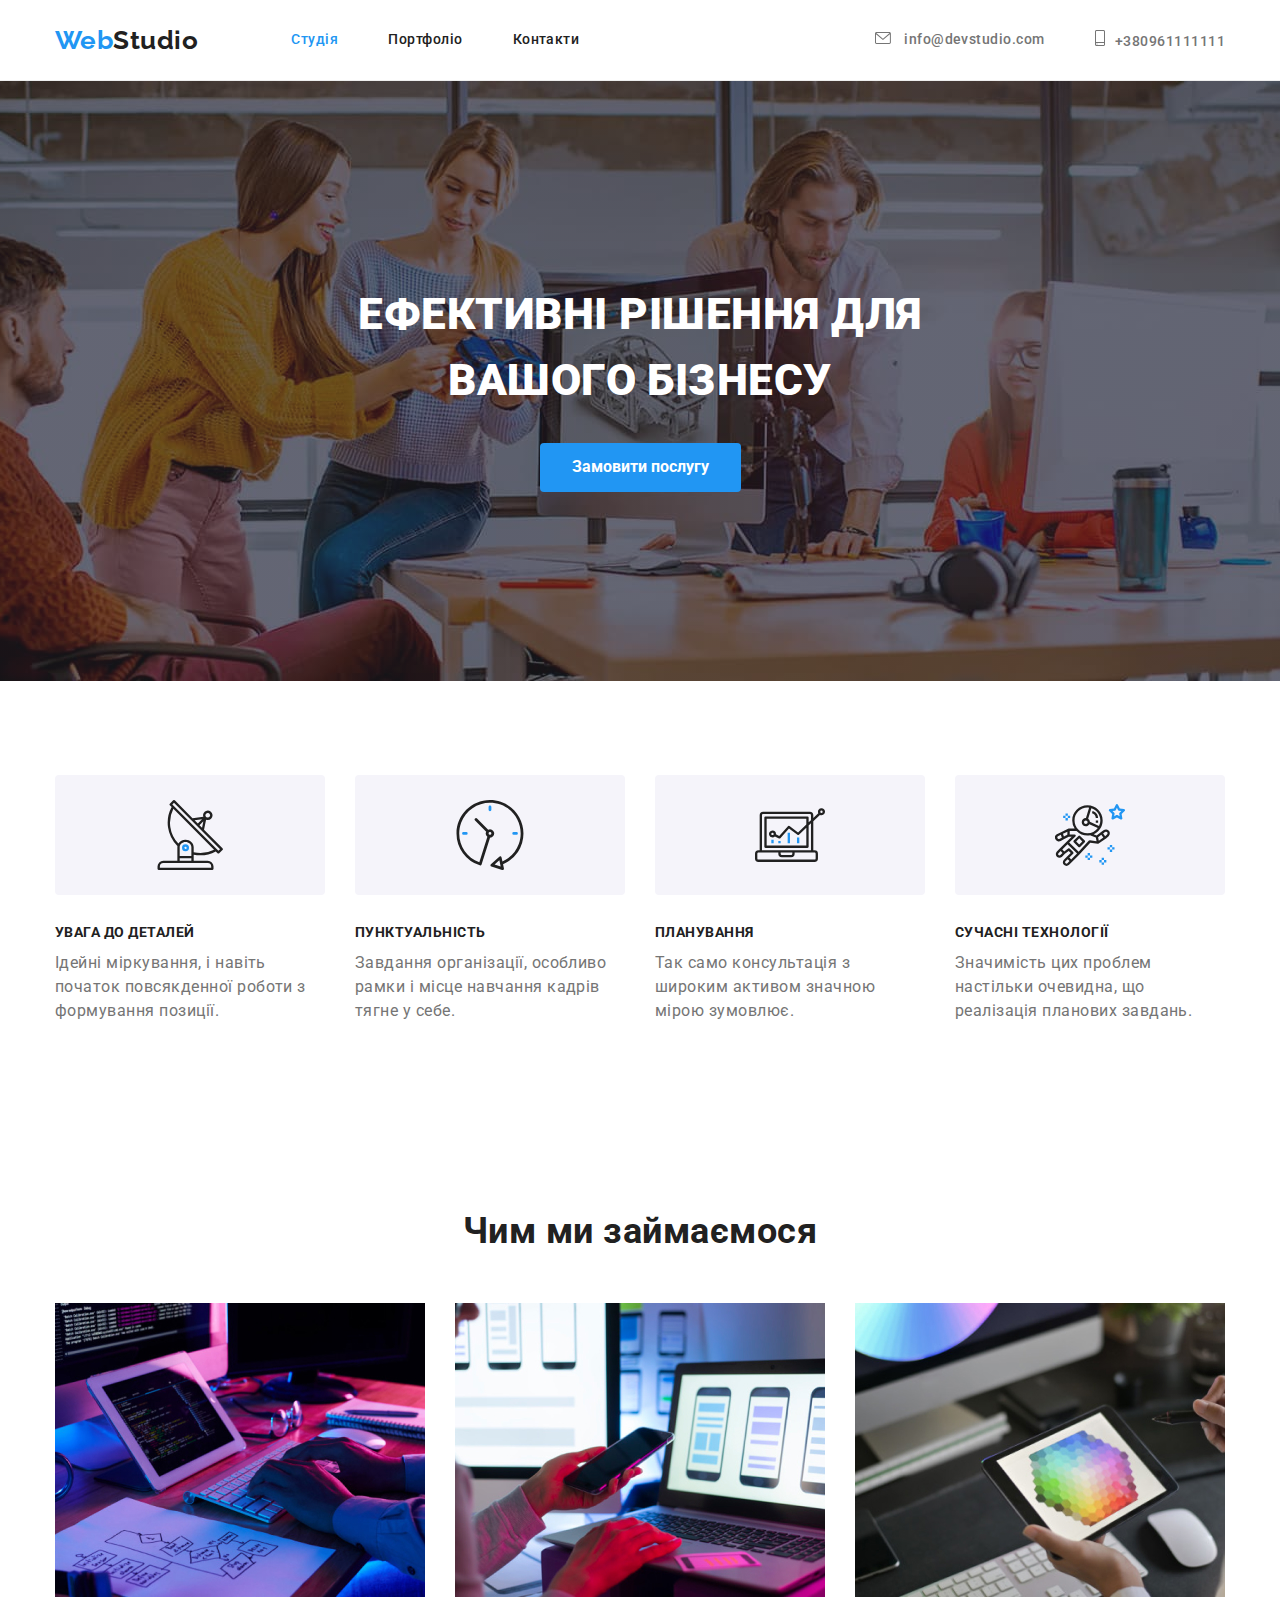
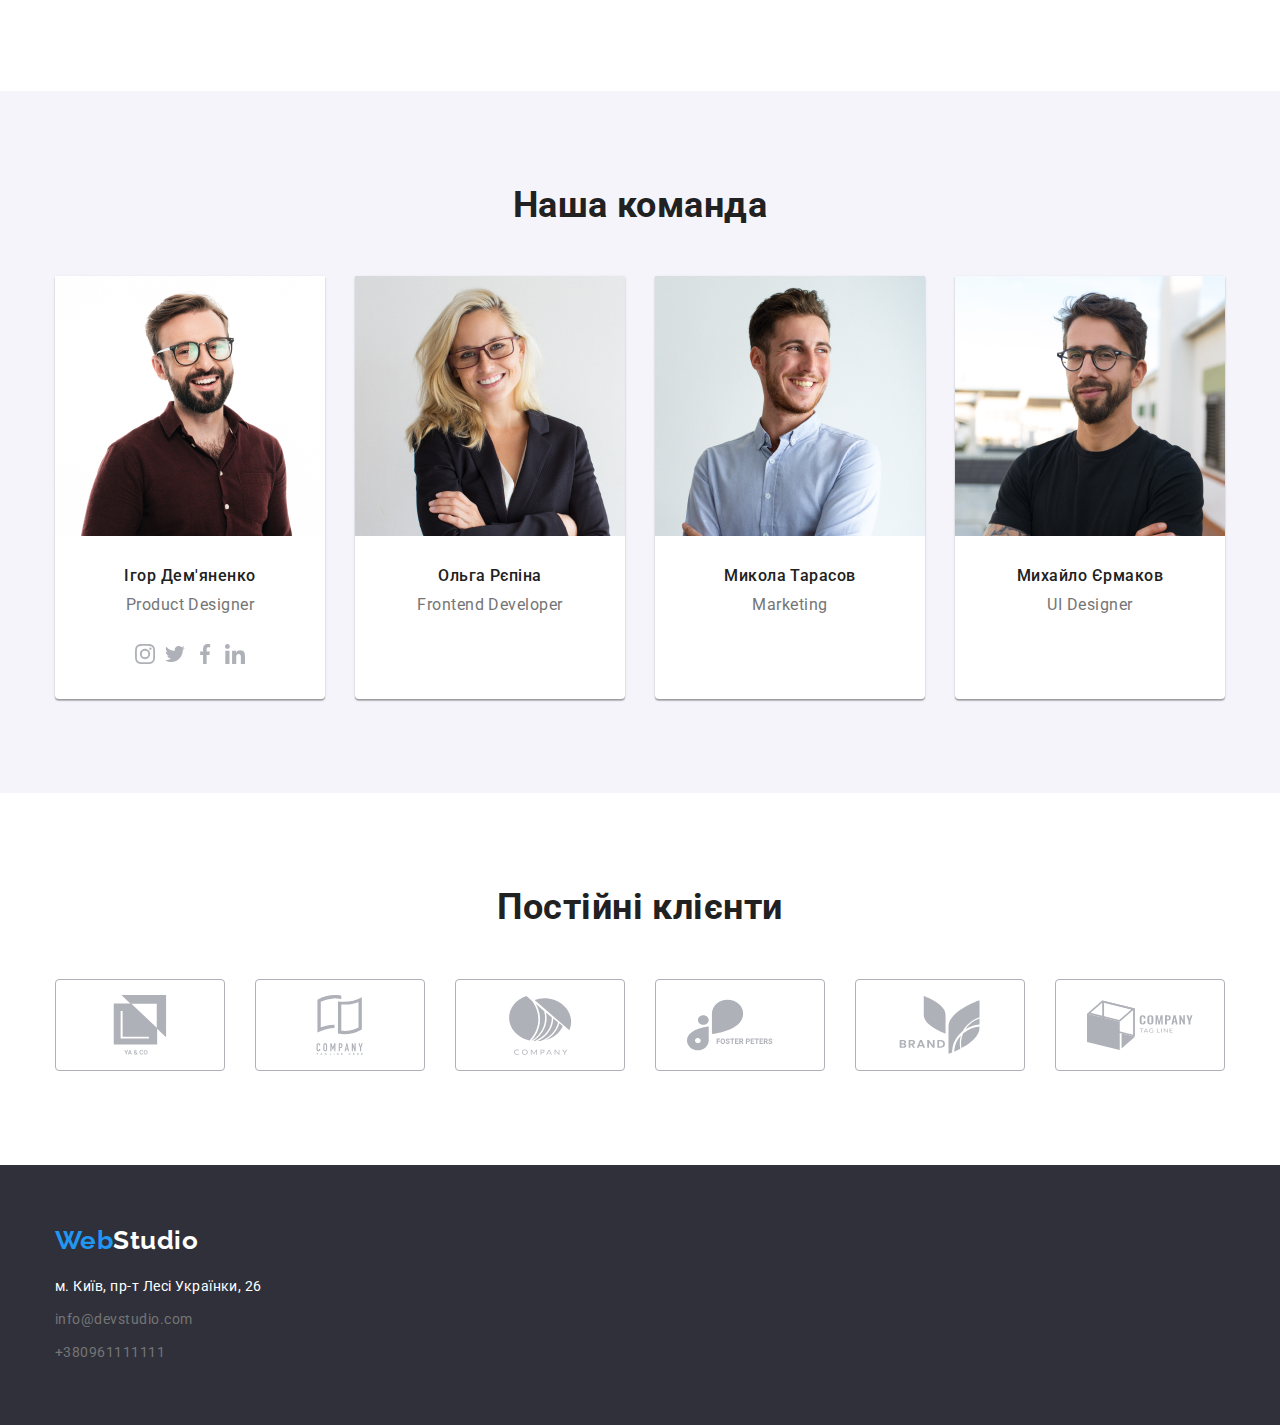
==== index.html @ 846b62fb "оновлення" ====
<!DOCTYPE html>
<html lang="uk">
<head>
    <meta charset="UTF-8">
    <meta http-equiv="X-UA-Compatible" content="IE=edge">
    <meta name="viewport" content="width=device-width, initial-scale=1.0">
    <title>WebStudio</title>
    <link rel="preconnect" href="https://fonts.googleapis.com">
    <link rel="preconnect" href="https://fonts.gstatic.com" crossorigin>
    <link href="https://fonts.googleapis.com/css2?family=Raleway:wght@700&family=Roboto:wght@400;500;700;900&display=swap" rel="stylesheet">
    <link rel="stylesheet" href="https://cdnjs.cloudflare.com/ajax/libs/modern-normalize/1.1.0/modern-normalize.min.css">
    <link rel="stylesheet" href="./css/styles.css">
</head>

<body>
<!--Шапка сайта-->

<header class="header">
<div class="container main-nav">
   <nav class="main-nav">  
       <a href="./index.html" class="logo">Web<span class="accent-head">Studio</span></a>
   <ul class="site-nav">
       <li class="item"><a href="./index.html" class="link current">Студія</a></li>
       <li class="item"><a href="./portfolio.html" class="link">Портфоліо</a></li>
       <li class="item"><a href="" class="link">Контакти</a></li>
   </ul>
   </nav> 
   <ul class="site-contact">
        <li class="item-contact">
            <a href="mailto:info@devstudio.com" class="contact-link">
            <svg class="icon-contact"  width="16" height="12" ><use href="./images/icons.svg#envelope" ></use></svg>
            info@devstudio.com</a>
        </li>
       <li class="item-contact"><a href="tel:+380961111111" class="contact-link">
        <svg class="icon-contact" width="10" height="16" ><use href="./images/icons.svg#smartphone" ></use></svg>+380961111111</a></li>
    </ul>
</div>
</header>

<main>
<!--Герой-->
<section class="hero overlay">
    <div class="container">  
    <h1 class="hero-title">Ефективні рішення для вашого бізнесу</h1>
            <button type="button" class="hero-button">
            <a href="" class="text">Замовити послугу</a> 
            </button>
        </div>
</section>

<!--Блок послуги-->
<section class="section feature">
    <div class="container">
    <h2 class="visually-hidden">Наші особливості</h2>
        <ul class="feature-list">
            
            <li>
                <div class="advantages">
                    <svg class="icon-advantages" width="70px" height="70px" ><use href="./images/icons.svg#antenna" ></use></svg>
                </div>
                <h3 class="title">Увага до деталей</h3>
                <p>Ідейні міркування, і навіть початок повсякденної роботи з формування позиції.</p>
            </li>
            
            <li>
                <div class="advantages">
                    <svg class="icon-advantages" width="70px" height="70px" ><use href="./images/icons.svg#clock" ></use></svg>
                </div>
                <h3 class="title">Пунктуальність</h3>
                <p>Завдання організації, особливо рамки і місце навчання кадрів тягне у себе.</p>
            </li>
            
            <li>
                <div class="advantages">
                    <svg class="icon-advantages" width="70px" height="70px" ><use href="./images/icons.svg#diagram" ></use></svg>
                </div>
                <h3 class="title">Планування</h3>
                <p>Так само консультація з широким активом значною мірою зумовлює.</p>
            </li>
            
            <li >
                <div class="advantages">
                    <svg class="icon-advantages" width="70px" height="70px" ><use href="./images/icons.svg#astronaut" ></use></svg>
                </div>
                <h3 class="title">Сучасні технології</h3>
                <p>Значимість цих проблем настільки очевидна, що реалізація планових завдань.</p>
            </li>
    </ul>
</div> 
</section>

<section class="section">
        <div class="container">
        <h3 class="section-title">Чим ми займаємося</h3>
        <ul class="services">
            <li class="item">
                <img src="./images/1.jpg" width="370" alt="Розробка">
            </li>
            <li class="item">
                <img src="./images/2.jpg" width="370" alt="Створення макету">
            </li>
            <li class="item">
                <img src="./images/3.jpg" width="370" alt="Графічне оформлення">
            </li>
        </ul>
    </div>
</section>

<!--Наша команда-->
<section class="section-team">
      <div class="container">
        <h2 class="section-title">Наша команда</h2>
        <ul class="employees">
            <li class="user">
                <img src="./images/team1.jpg" width="270" alt="Дизайнер команди">
                <div class="team-items">
                    <h3 class="team">Ігор Дем'яненко</h3> 
                    <p class="position">Product Designer</p>
                </div>
               <ul class="social-list">
                <li class="social"> 
                    <a class="link-social" href="#" target="_blank" rel="noopener noreferrer">
                        <svg class="icon-social" width="20" height="20">
                        <use href="./images/icons.svg#instagram"></use>
                        </svg>
                    </a>
                </li>
               <li class="social"> 
                    <a class="link-social" href="#" target="_blank" rel="noopener noreferrer">
                    <svg class="icon-social" width="44" height="44">
                    <use href="./images/icons.svg#twitter"></use>
                    </svg>
                    </a>
                </li>
                <li class="social"> 
                    <a class="link-social" href="#" target="_blank" rel="noopener noreferrer">
                    <svg class="icon-social" width="44" height="44">
                    <use href="./images/icons.svg#facebook"></use>
                    </svg>
                    </a>
                </li>
                <li class="social"> 
                    <a class="link-social" href="#" target="_blank" rel="noopener noreferrer">
                    <svg class="icon-social" width="44" height="44">
                    <use href="./images/icons.svg#linkedin"></use>
                    </svg>
                    </a>
                </li>
            </ul>
            </li>
            
            <li class="user">
                <img src="./images/team2.jpg" width="270" alt="Інтерфейсний розробник">
                <div class="team-items">
                    <h3 class="team">Ольга Рєпіна</h3>
                    <p class="position">Frontend Developer</p>
                </div>
            </li>
            
            <li class="user">
                <img src="./images/team3.jpg" width="270" alt="Маркетолог">
                <div class="team-items">
                    <h3 class="team">Микола Тарасов</h3>
                    <p class="position">Marketing</p>
                </div>
            </li>
            
            <li class="user">
                <img src="./images/team4.jpg" width="270" alt="UI Дизайнер">
                <div class="team-items">
                    <h3 class="team">Михайло Єрмаков</h3>
                    <p class="position">UI Designer</p>
                </div>
            </li>
        </ul>
    </div>
</section>

<!-- Постійні клієнти -->
<section class="section-clients">
<div class=" container">
<h2 class="section-title">Постійні клієнти</h2>
<ul class="clients-list">
    <li class="client">
       <a class="client-link" href="#" target="_blank" rel="noopener noreferrer">
       <svg class="icon" width="106" height="60">
       <use href="./images/icons.svg#group1"></use>
       </svg>
       </a>
    </li>
   
    <li class="client">
        <a class="client-link" href="#" target="_blank" rel="noopener noreferrer">
        <svg class="icon" width="106" height="60">
        <use href="./images/icons.svg#group2"></use>
        </svg>
    </a>
    </li>
    
    <li class="client">
        <a class="client-link" href="#" target="_blank" rel="noopener noreferrer">
        <svg class="icon" width="106" height="60">
        <use href="./images/icons.svg#group3"></use>
        </svg>
    </a>
    </li>
                
    <li class="client">
        <a class="client-link" href="#" target="_blank" rel="noopener noreferrer">
        <svg class="icon" width="106" height="60">
        <use href="./images/icons.svg#group4"></use>
        </svg>
    </a>
    </li>
                    
    <li class="client">
        <a class="client-link" href="#" target="_blank" rel="noopener noreferrer">
        <svg class="icon" width="106" height="60">
        <use href="./images/icons.svg#group5"></use>
        </svg>
    </a>
    </li>
                        
    <li class="client">
        <a class="client-link" href="#" target="_blank" rel="noopener noreferrer">
        <svg class="icon" width="106" height="60">
        <use href="./images/icons.svg#group6"></use>
        </svg>
    </a>
    </li>
                            
    
    

    
</ul>
</div>

</section>

</main>
<!--Футер-->

<footer class="footer">
        <div class="container">
           <a href="./index.html" class="logo-footer">Web<span class="accent-footer">Studio</span></a>
            <address>
            <ul>
                <li class="contact-footer"><a href="https://goo.gl/maps/CPtrU1FHBa2aNyZL9" target="_blank" rel="noopener noreferrer" class="geo-location" >м. Київ, пр-т Лесі Українки, 26</a></li>
                <li class="contact-footer"><a href="mailto:info@devstudio.com" class="contact-link">info@devstudio.com</a></li>
                <li ><a href="tel:+380961111111" class="contact-link" >+380961111111</a></li>
            </ul>
            </address>   
        </div>
        
</footer>


</body>

</html>
---- css/styles.css ----
/* Колір основного тексту #212121 */
/* Вторинний колір тексту #757575 */
/* Вторинний колір фону #2F303A / #F5F4FA */
/* Білий #FFFFFF #EEEEEE */
/* Акцент #2196F3 / #188CE8 */
/* Вторинний колір фону #2F303A */

:root{ 
--primary-text-color:#212121;
--title-text-color:#757575;
--accent-color: #2196F3;
--primary-white-color: #fff;
--secondary-bcg-color:#2F303A;
--third-bcg-color: #F5F4FA;
--accent-secondary-color: #188CE8;
--border-color: #EEEEEE;
--clients-color: #AFB1B8;
--box-shadow: 0px 1px 3px rgba(0, 0, 0, 0.12), 0px 1px 1px rgba(0, 0, 0, 0.14), 0px 2px 1px rgba(0, 0, 0, 0.2);}

html{ box-sizing: border-box;}
*,
*::before,
*::after {
  box-sizing:inherit;}

body { 
background-color:var(--primary-white-color);
color: var(--title-text-color);
font-family: 'Roboto',sans-serif;
letter-spacing: 0.03em;}

ul { padding: 0;
     margin: 0;
     list-style: none;}
a {text-decoration: none;}

h1, h2, h3, h4, h5, h5, p { margin-top: 0;
margin-bottom: 0;}

img{ display: block;
  width: 100%;}


.container{ 
  margin-left:auto;
  margin-right:auto;
  padding-left:15px;
  padding-right:15px;
  width: 1200px;
  
}
.section{
  padding-top: 94px;
  padding-bottom: 94px;
}
/* Site header */


.header{
  border-bottom: 1px solid var(--border-color);
}


  .logo {
color:var(--accent-color); text-decoration: none;
font-family: 'Raleway';
font-weight: 700;
font-size: 26px;
line-height: 1.19;}


/* Main nav */

.main-nav{ display: flex;
align-items: center;}

.accent-head{ color:var(--primary-text-color);}

.site-nav{ display: flex; 
margin-left: 93px;}

.site-nav .item + .item{
  margin-left: 50px;
}

.site-nav .link { 
  
  display: block;
  padding-top: 32px;
  padding-bottom: 32px;
  
  color:var(--primary-text-color); text-decoration: none;
  font-weight: 500;
  font-size: 14px;
  line-height: 1.14;}


.site-nav .link:hover , .site-nav .link:focus { color:var(--accent-color);text-decoration: none;}
 
/* Contacts */
.site-contact {
  display: flex;
  margin-left: auto;
  align-items: center;
  font-weight: 500;
  font-size: 14px;
  line-height: 1.14;
}

.site-contact .item-contact + .item-contact{
    margin-left: 50px;
  }

.contact-link{color: var(--title-text-color); font-style: normal;}

.site-contact .contact-link:hover , .site-contact .contact-link:focus { color:var(--accent-color);}

.icon-contact{ 

margin-right: 10px;
fill:currentColor;}

.link.current { color: var(--accent-color);}


/* Hero */
.hero{ 
  padding-top: 200px;
  padding-bottom:200px;
  text-align: center;
 }
 
 .overlay{  
  background-image:linear-gradient(to right,rgba(47, 48, 58, 0.4), rgba(47, 48, 58, 0.4)),
  url(../images/hero_fon.jpg);
  background-position: center ;
  background-repeat: no-repeat;
  height: 600px;
  max-width: 1600px;
  margin-left: auto;
  margin-right: auto;
  background-color: var(--secondary-bcg-color);
  
 }


 .hero-title {
  width: 696px;
  margin: 0 auto 30px;
  color:var(--primary-white-color);
  font-weight: 900;
  font-size: 44px;
  line-height: 1.5;
  text-transform: uppercase;
}



/*  Hero button */
.hero-button { 
  border: none;
  padding: 10px 32px;
  background-color: var(--accent-color);
  border-radius: 4px;
  display: inline-block;
 
}

.hero-button:hover , .hero-button:focus{ background-color: var(--accent-secondary-color); } 

.text{
  color: var(--primary-white-color);
  font-weight: 700;
  font-size: 16px;
  line-height: 1.8;}

/* Features */
.feature-list{
display: flex;
gap: 30px;}

.feature{ padding-top: 94px;}

.feature-list .title { color:var(--primary-text-color);}

.feature-list p { line-height: 24px;}

.title{
  margin-top: 30px;
  margin-bottom: 10px;
  font-weight: 700;
  font-size: 14px;
  line-height: 1.14;
  text-transform: uppercase;}

.advantages{
  display: flex;
  justify-content: center;
  border-radius: 4px;
  background-color: var(--third-bcg-color);
  width: 270px;
  height: 120px;
  align-items: center;
 }

 

/* Section */ 
.visually-hidden{
  position: absolute;
  white-space: nowrap;
  width: 1px;
  height: 1px;
  overflow: hidden;
  border: 0;
  padding: 0;
  clip: rect(0 0 0 0);
  clip-path: inset(50%);
  margin: -1px;
} 

.section-title {
  
  margin-top: 0;
  margin-bottom: 50px;
  
  color:var(--primary-text-color); 
  font-weight: 700;
  font-size: 36px;
  line-height: 1.16;
  text-align: center;
}

.services{ display: flex;}
.services .item + .item{
  margin-left: 30px;
}



  /* Team */

.employees{display: flex;}
.employees .user + .user{
  margin-left: 30px;
}
.employees li { background-color: var(--primary-white-color);}
.user{ 
border-radius: 0px 0px 4px 4px;
box-shadow: var(--box-shadow);}

.section-team{ 
  background-color: var(--third-bcg-color);
  padding-bottom: 94px;
  padding-top: 94px;
}

  .team-items{ padding-top: 30px;
  padding-bottom: 30px;
}

  .team{ 
    margin-bottom: 10px;
    color: var(--primary-text-color);
    font-style: normal;
    font-weight: 500;
    font-size: 16px;
    line-height: 19px;
    text-align: center;}
   
  .position{
    font-size: 16px;
    line-height: 19px;
    text-align: center;}


.social{ 



}

.social-list{
  display:flex;
  gap: 10px;
  justify-content: center;
  margin-bottom: 30px; }

.link-social{ 
  
color: var(--clients-color);
}


.icon-social{
  fill:currentColor;
  width: 20px;
  height: 20px;
 }

 .link-social.link-social:hover , .link-social.link-social:focus{border-radius: 50%; background-color: var(--accent-color); color: var(--primary-white-color);}

 /* Постійні клієнти */

.section-clients{ padding-bottom: 94px;
  padding-top: 94px;
}
.clients-list{ 
  display: flex;
  gap: 30px;
  justify-content: center;
  align-items: center;
 
}

.client-link{ 
  display: flex;
  align-items: center;
  justify-content: center;
  color: var(--clients-color);
  border: 1px solid var(--clients-color);
  border-radius: 4px;
  width: 170px;
  height: 92px;
}
/* .client-link:hover , .client-link:focus { border-color: var(--accent-color);} */
.client-link .icon:hover , .client-link .icon:focus { fill: var(--accent-color); border-color: var(--accent-color);}

.icon{ 
fill:currentColor;
}





   
  /* Footer */
.footer { 
padding-top: 60px;
padding-bottom: 60px;

background-color: var(--secondary-bcg-color);
font-size: 14px;
line-height: 1.71;
}
.contact-footer{margin-bottom: 9px;}
.logo-footer { 
  display: block;
  margin-bottom: 20px;
  color: var(--accent-color);
  font-family: 'Raleway';
  font-weight: 700;
  font-size: 26px;
  line-height: 1.19;}

.accent-footer { color: var(--primary-white-color);}

.geo-location { 
  color: var(--primary-white-color);
  font-style: normal;}

.geo-location:hover , .geo-location:focus { color:var(--accent-color);}
.contact-footer .contact-link:hover , .contact-footer .contact-link:focus { color:var(--accent-color);}

/* .footer-title{ 
font-weight: 700;
font-size: 14px;
line-height: 1.14;
letter-spacing: 0.03em;
text-transform: uppercase;
} */




  /* Portfolio */

  .pf-button{ 
    border: 1px solid transparent;
    border-radius: 4px;
    
    padding: 6px 22px;
    font-weight: 500;
    font-size: 16px;
    line-height:1.62;
    font-family:inherit;
    cursor: pointer;
    color: var(--primary-text-color);}
  
  .pf-nav .pf-button:hover , .pf-nav .pf-button:focus { background-color: var(--accent-color);color:var(--primary-white-color);
    box-shadow: 0px 3px 1px rgba(0, 0, 0, 0.1), 0px 1px 2px rgba(0, 0, 0, 0.08), 0px 2px 2px rgba(0, 0, 0, 0.12);}
  
  .pf-nav{ 
    display: flex;
    /* padding-top: 94px; */
    margin-bottom: 50px;
    justify-content: center;
  }
  
  .pf-nav .link-button + .link-button { margin-left: 10px;}

/* Portfolio content */

.portfolio-title{ 
 margin-bottom: 4px;
 color: var(--primary-text-color);
 font-weight: 700;
 font-size: 18px;
 line-height:2;
 letter-spacing: 0.06em;}

.pf-link{ color: var(--title-text-color);}

.card-text{ 
font-size: 16px;
line-height: 30px;
letter-spacing: 0.03em;
padding: 20px 24px; }


.portfolio{ 
 display: flex;
 flex-wrap: wrap;
 }

.pf-element{ 
border: 1px solid var(--border-color);
background-color: var(--primary-white-color);
width:calc( ( 100% - 60px ) / 3 );
margin-right: 30px;
margin-bottom: 30px;
} 
.pf-element:nth-child(3n){margin-right:0;}
.pf-element:nth-last-child(-n + 3){margin-bottom: 0;}
.pf-element:hover , .pf-element:focus{ box-shadow: 0px 1px 1px rgba(0, 0, 0, 0.12), 0px 4px 4px rgba(0, 0, 0, 0.06), 1px 4px 6px rgba(0, 0, 0, 0.16);}
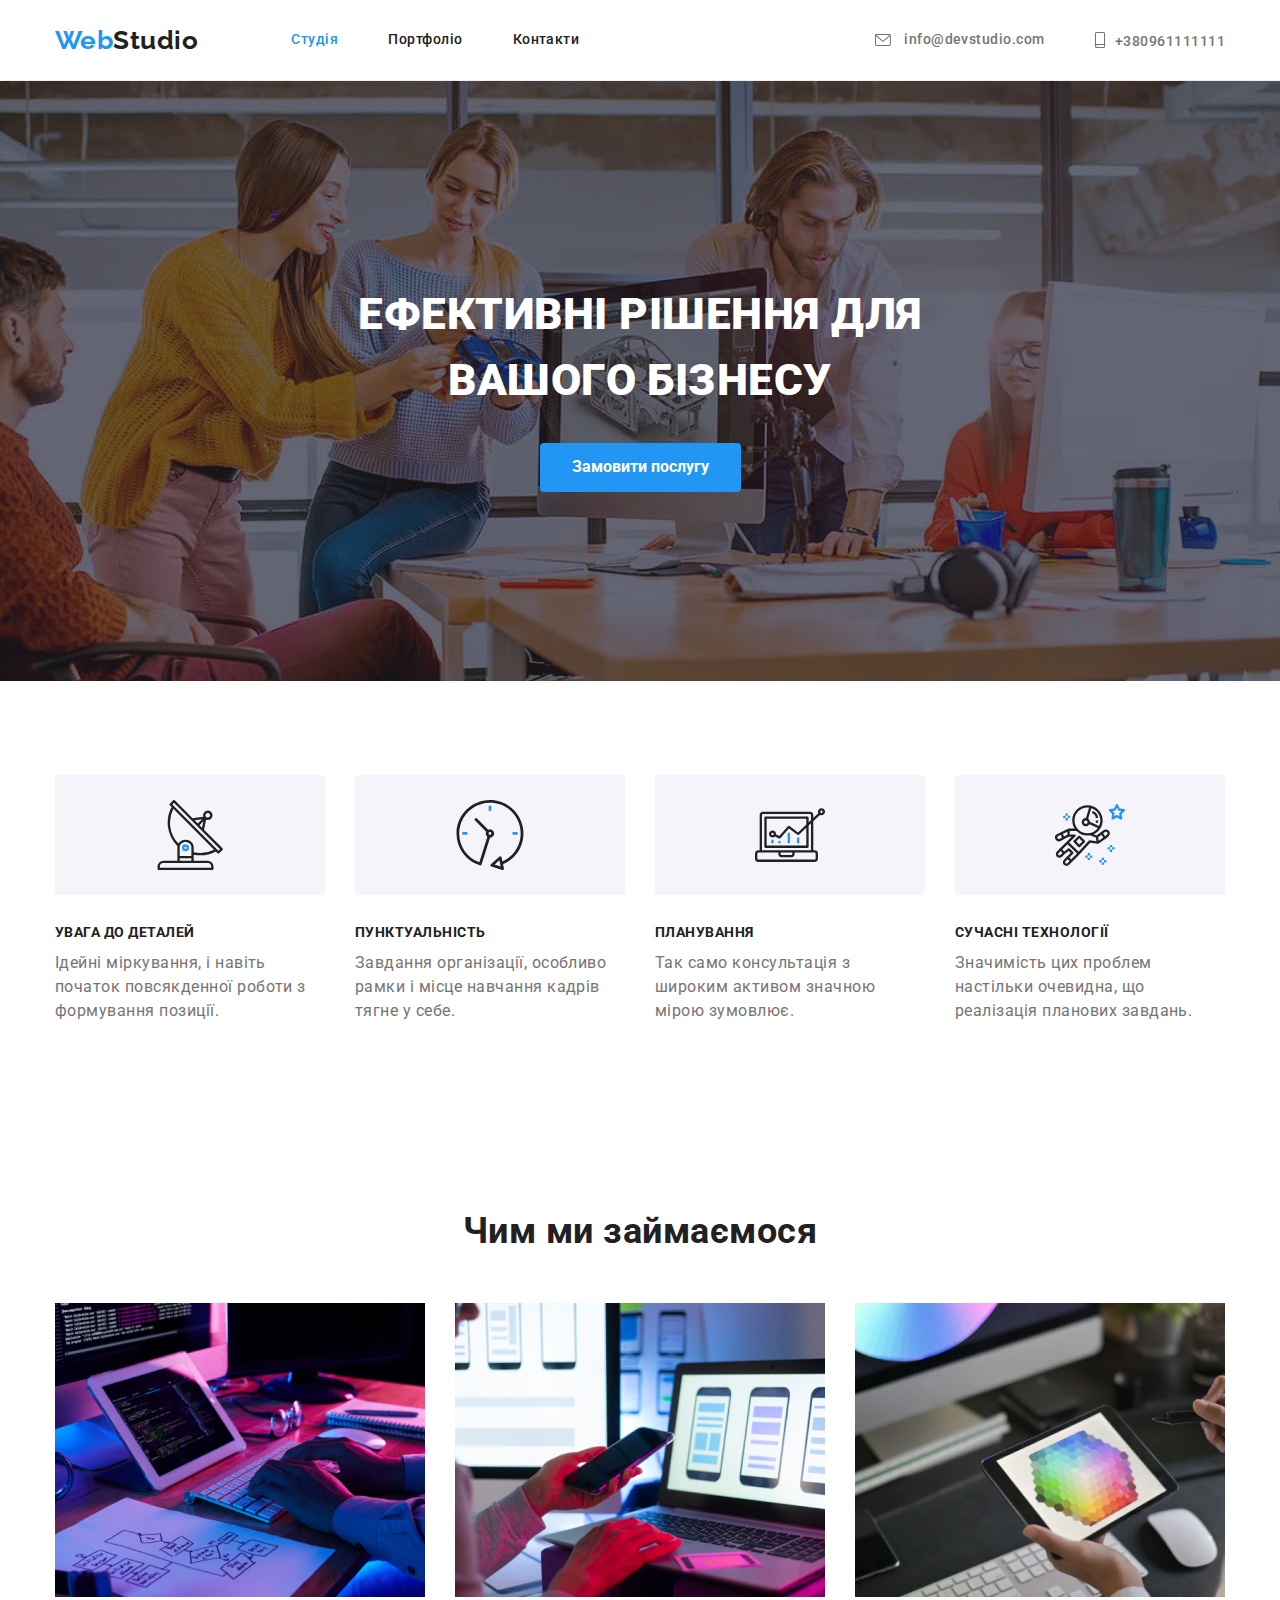
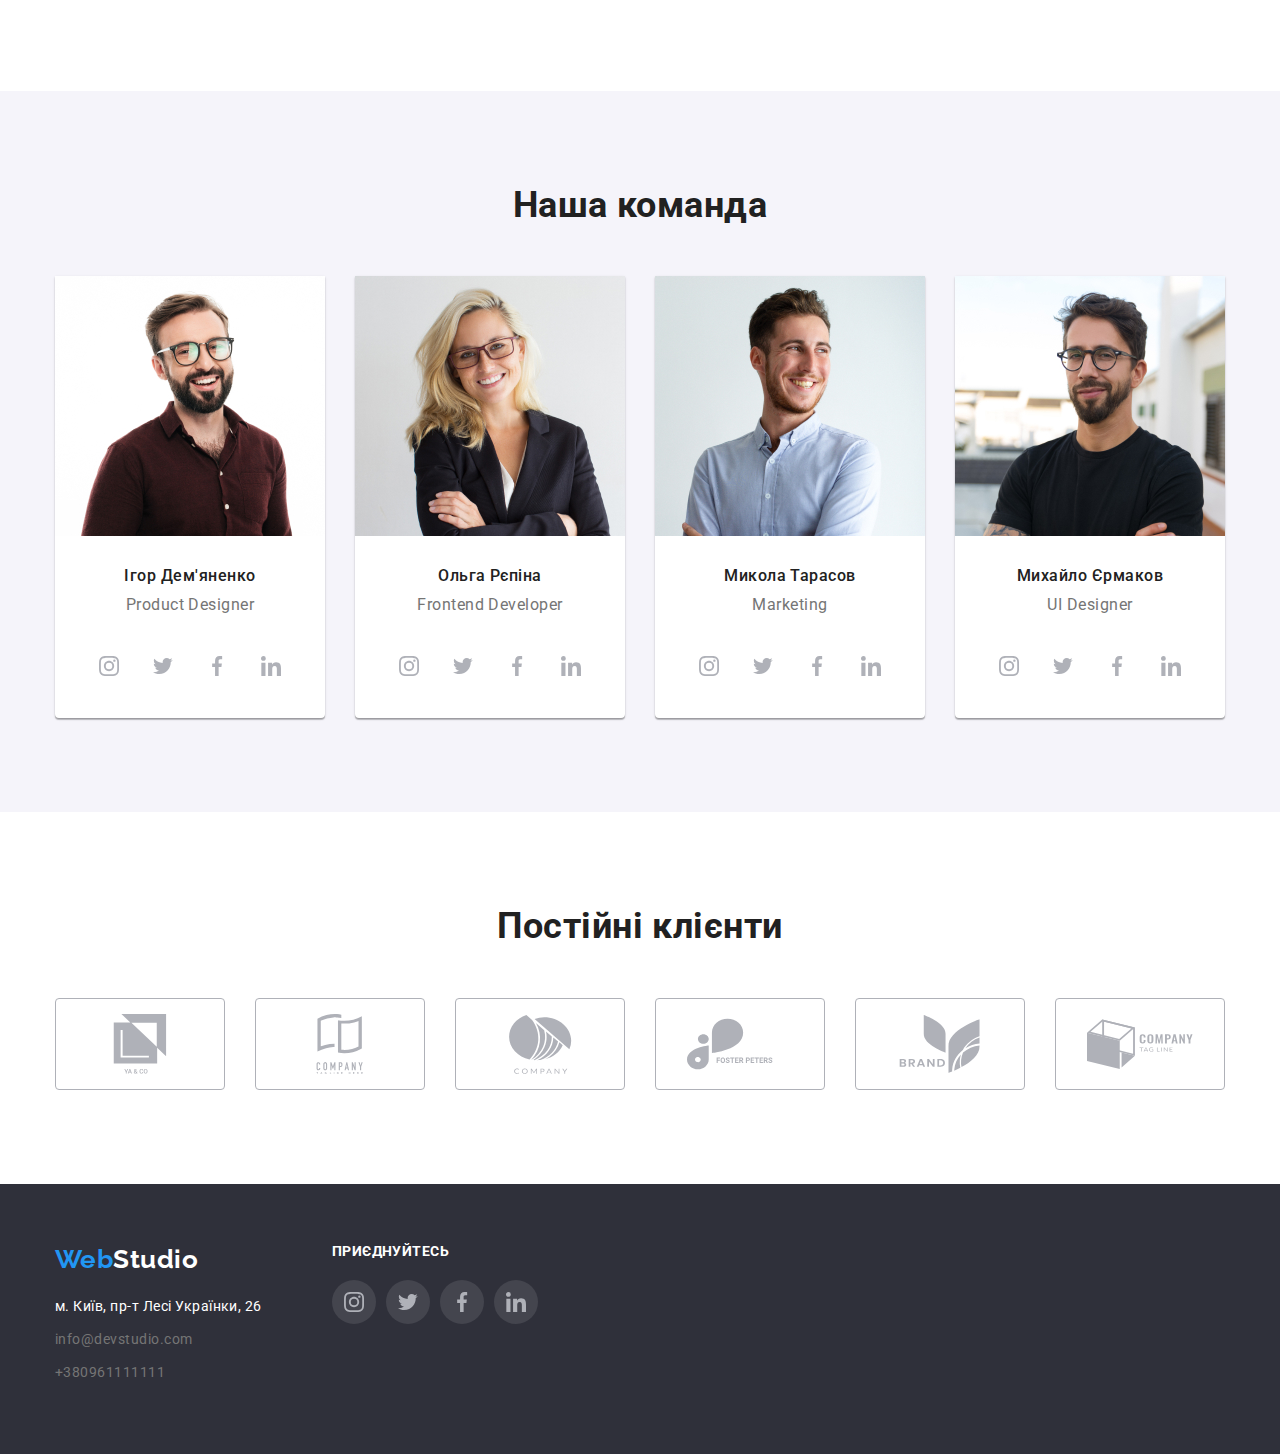
==== commit e15ce24c: "додав декоративні елементи" ====
--- a/index.html
+++ b/index.html
@@ -127,26 +127,26 @@
                 </li>
                <li class="social"> 
                     <a class="link-social" href="#" target="_blank" rel="noopener noreferrer">
-                    <svg class="icon-social" width="44" height="44">
+                    <svg class="icon-social" width="20" height="20">
                     <use href="./images/icons.svg#twitter"></use>
                     </svg>
                     </a>
                 </li>
                 <li class="social"> 
                     <a class="link-social" href="#" target="_blank" rel="noopener noreferrer">
-                    <svg class="icon-social" width="44" height="44">
+                    <svg class="icon-social" width="20" height="20">
                     <use href="./images/icons.svg#facebook"></use>
                     </svg>
                     </a>
                 </li>
                 <li class="social"> 
                     <a class="link-social" href="#" target="_blank" rel="noopener noreferrer">
-                    <svg class="icon-social" width="44" height="44">
+                    <svg class="icon-social" width="20" height="20">
                     <use href="./images/icons.svg#linkedin"></use>
                     </svg>
                     </a>
                 </li>
-            </ul>
+               </ul>
             </li>
             
             <li class="user">
@@ -155,6 +155,36 @@
                     <h3 class="team">Ольга Рєпіна</h3>
                     <p class="position">Frontend Developer</p>
                 </div>
+                <ul class="social-list">
+                    <li class="social"> 
+                        <a class="link-social" href="#" target="_blank" rel="noopener noreferrer">
+                            <svg class="icon-social" width="20" height="20">
+                            <use href="./images/icons.svg#instagram"></use>
+                            </svg>
+                        </a>
+                    </li>
+                   <li class="social"> 
+                        <a class="link-social" href="#" target="_blank" rel="noopener noreferrer">
+                        <svg class="icon-social" width="20" height="20">
+                        <use href="./images/icons.svg#twitter"></use>
+                        </svg>
+                        </a>
+                    </li>
+                    <li class="social"> 
+                        <a class="link-social" href="#" target="_blank" rel="noopener noreferrer">
+                        <svg class="icon-social" width="20" height="20">
+                        <use href="./images/icons.svg#facebook"></use>
+                        </svg>
+                        </a>
+                    </li>
+                    <li class="social"> 
+                        <a class="link-social" href="#" target="_blank" rel="noopener noreferrer">
+                        <svg class="icon-social" width="20" height="20">
+                        <use href="./images/icons.svg#linkedin"></use>
+                        </svg>
+                        </a>
+                    </li>
+                   </ul>
             </li>
             
             <li class="user">
@@ -163,6 +193,36 @@
                     <h3 class="team">Микола Тарасов</h3>
                     <p class="position">Marketing</p>
                 </div>
+                <ul class="social-list">
+                    <li class="social"> 
+                        <a class="link-social" href="#" target="_blank" rel="noopener noreferrer">
+                            <svg class="icon-social" width="20" height="20">
+                            <use href="./images/icons.svg#instagram"></use>
+                            </svg>
+                        </a>
+                    </li>
+                   <li class="social"> 
+                        <a class="link-social" href="#" target="_blank" rel="noopener noreferrer">
+                        <svg class="icon-social" width="20" height="20">
+                        <use href="./images/icons.svg#twitter"></use>
+                        </svg>
+                        </a>
+                    </li>
+                    <li class="social"> 
+                        <a class="link-social" href="#" target="_blank" rel="noopener noreferrer">
+                        <svg class="icon-social" width="20" height="20">
+                        <use href="./images/icons.svg#facebook"></use>
+                        </svg>
+                        </a>
+                    </li>
+                    <li class="social"> 
+                        <a class="link-social" href="#" target="_blank" rel="noopener noreferrer">
+                        <svg class="icon-social" width="20" height="20">
+                        <use href="./images/icons.svg#linkedin"></use>
+                        </svg>
+                        </a>
+                    </li>
+                </ul>
             </li>
             
             <li class="user">
@@ -171,6 +231,36 @@
                     <h3 class="team">Михайло Єрмаков</h3>
                     <p class="position">UI Designer</p>
                 </div>
+                <ul class="social-list">
+                    <li class="social"> 
+                        <a class="link-social" href="#" target="_blank" rel="noopener noreferrer">
+                            <svg class="icon-social" width="20" height="20">
+                            <use href="./images/icons.svg#instagram"></use>
+                            </svg>
+                        </a>
+                    </li>
+                   <li class="social"> 
+                        <a class="link-social" href="#" target="_blank" rel="noopener noreferrer">
+                        <svg class="icon-social" width="20" height="20">
+                        <use href="./images/icons.svg#twitter"></use>
+                        </svg>
+                        </a>
+                    </li>
+                    <li class="social"> 
+                        <a class="link-social" href="#" target="_blank" rel="noopener noreferrer">
+                        <svg class="icon-social" width="20" height="20">
+                        <use href="./images/icons.svg#facebook"></use>
+                        </svg>
+                        </a>
+                    </li>
+                    <li class="social"> 
+                        <a class="link-social" href="#" target="_blank" rel="noopener noreferrer">
+                        <svg class="icon-social" width="20" height="20">
+                        <use href="./images/icons.svg#linkedin"></use>
+                        </svg>
+                        </a>
+                    </li>
+                   </ul>
             </li>
         </ul>
     </div>
@@ -181,7 +271,7 @@
 <div class=" container">
 <h2 class="section-title">Постійні клієнти</h2>
 <ul class="clients-list">
-    <li class="client">
+    <li >
        <a class="client-link" href="#" target="_blank" rel="noopener noreferrer">
        <svg class="icon" width="106" height="60">
        <use href="./images/icons.svg#group1"></use>
@@ -189,7 +279,7 @@
        </a>
     </li>
    
-    <li class="client">
+    <li >
         <a class="client-link" href="#" target="_blank" rel="noopener noreferrer">
         <svg class="icon" width="106" height="60">
         <use href="./images/icons.svg#group2"></use>
@@ -197,7 +287,7 @@
     </a>
     </li>
     
-    <li class="client">
+    <li >
         <a class="client-link" href="#" target="_blank" rel="noopener noreferrer">
         <svg class="icon" width="106" height="60">
         <use href="./images/icons.svg#group3"></use>
@@ -205,7 +295,7 @@
     </a>
     </li>
                 
-    <li class="client">
+    <li>
         <a class="client-link" href="#" target="_blank" rel="noopener noreferrer">
         <svg class="icon" width="106" height="60">
         <use href="./images/icons.svg#group4"></use>
@@ -213,7 +303,7 @@
     </a>
     </li>
                     
-    <li class="client">
+    <li >
         <a class="client-link" href="#" target="_blank" rel="noopener noreferrer">
         <svg class="icon" width="106" height="60">
         <use href="./images/icons.svg#group5"></use>
@@ -221,7 +311,7 @@
     </a>
     </li>
                         
-    <li class="client">
+    <li >
         <a class="client-link" href="#" target="_blank" rel="noopener noreferrer">
         <svg class="icon" width="106" height="60">
         <use href="./images/icons.svg#group6"></use>
@@ -242,17 +332,55 @@
 <!--Футер-->
 
 <footer class="footer">
-        <div class="container">
-           <a href="./index.html" class="logo-footer">Web<span class="accent-footer">Studio</span></a>
+     
+<div class="container footer-nav">
+    <div>
+        <a href="./index.html" class="logo-footer">Web<span class="accent-footer">Studio</span></a>
             <address>
             <ul>
                 <li class="contact-footer"><a href="https://goo.gl/maps/CPtrU1FHBa2aNyZL9" target="_blank" rel="noopener noreferrer" class="geo-location" >м. Київ, пр-т Лесі Українки, 26</a></li>
                 <li class="contact-footer"><a href="mailto:info@devstudio.com" class="contact-link">info@devstudio.com</a></li>
-                <li ><a href="tel:+380961111111" class="contact-link" >+380961111111</a></li>
+                <li class="contact-footer"><a href="tel:+380961111111" class="contact-link" >+380961111111</a></li>
             </ul>
-            </address>   
-        </div>
-        
+            </address>  
+    </div>
+    <div class="footer-social">
+                <h3 class="footer-title">Приєднуйтесь</h3>
+                <ul class="list-footer-social">
+                    <li> 
+                        <a class="link-footer-social" href="#" target="_blank" rel="noopener noreferrer">
+                            <svg class="icon-social" width="20" height="20">
+                            <use href="./images/icons.svg#instagram"></use>
+                            </svg>
+                        </a>
+                    </li>
+                   <li> 
+                        <a class="link-footer-social" href="#" target="_blank" rel="noopener noreferrer">
+                        <svg class="icon-social" width="20" height="20">
+                        <use href="./images/icons.svg#twitter"></use>
+                        </svg>
+                        </a>
+                    </li>
+                    <li > 
+                        <a class="link-footer-social" href="#" target="_blank" rel="noopener noreferrer">
+                        <svg class="icon-social" width="20" height="20">
+                        <use href="./images/icons.svg#facebook"></use>
+                        </svg>
+                        </a>
+                    </li>
+                    <li> 
+                        <a class="link-footer-social" href="#" target="_blank" rel="noopener noreferrer">
+                        <svg class="icon-social" width="20" height="20">
+                        <use href="./images/icons.svg#linkedin"></use>
+                        </svg>
+                        </a>
+                    </li>
+                   </ul>
+    </div> 
+</div>
+    
+          
+    
 </footer>
 
 
--- a/css/styles.css
+++ b/css/styles.css
@@ -116,7 +116,8 @@
 .site-contact .contact-link:hover , .site-contact .contact-link:focus { color:var(--accent-color);}
 
 .icon-contact{ 
-
+position:relative;
+top: 1.5px;
 margin-right: 10px;
 fill:currentColor;}
 
@@ -274,31 +275,25 @@
     text-align: center;}
 
 
-.social{ 
-
-
-
-}
-
 .social-list{
   display:flex;
+  justify-content: center;
   gap: 10px;
+  margin-bottom: 30px; 
+}
+
+.link-social{ 
+  display: flex;
+  width: 44px;
+  height: 44px;
+  border-radius: 50%;
   justify-content: center;
-  margin-bottom: 30px; }
-
-.link-social{ 
-  
-color: var(--clients-color);
-}
-
-
-.icon-social{
-  fill:currentColor;
-  width: 20px;
-  height: 20px;
- }
-
- .link-social.link-social:hover , .link-social.link-social:focus{border-radius: 50%; background-color: var(--accent-color); color: var(--primary-white-color);}
+  align-items: center;
+  color: var(--clients-color);
+}
+
+.icon-social{ fill:currentColor;}
+.link-social:hover , .link-social:focus{border-radius: 50%; background-color: var(--accent-color); color: var(--primary-white-color);}
 
  /* Постійні клієнти */
 
@@ -308,15 +303,12 @@
 .clients-list{ 
   display: flex;
   gap: 30px;
-  justify-content: center;
+}
+
+.client-link{ 
+  display: flex;
   align-items: center;
- 
-}
-
-.client-link{ 
-  display: flex;
-  align-items: center;
-  justify-content: center;
+  justify-content: center; 
   color: var(--clients-color);
   border: 1px solid var(--clients-color);
   border-radius: 4px;
@@ -324,22 +316,20 @@
   height: 92px;
 }
 /* .client-link:hover , .client-link:focus { border-color: var(--accent-color);} */
-.client-link .icon:hover , .client-link .icon:focus { fill: var(--accent-color); border-color: var(--accent-color);}
+
+.client-link:hover .icon { border-color: var(--accent-color);  fill: var(--accent-color)} 
 
 .icon{ 
 fill:currentColor;
 }
 
 
-
-
-
-   
+  
   /* Footer */
 .footer { 
+
 padding-top: 60px;
 padding-bottom: 60px;
-
 background-color: var(--secondary-bcg-color);
 font-size: 14px;
 line-height: 1.71;
@@ -363,23 +353,44 @@
 .geo-location:hover , .geo-location:focus { color:var(--accent-color);}
 .contact-footer .contact-link:hover , .contact-footer .contact-link:focus { color:var(--accent-color);}
 
-/* .footer-title{ 
+
+.footer-title{ 
 font-weight: 700;
 font-size: 14px;
 line-height: 1.14;
 letter-spacing: 0.03em;
 text-transform: uppercase;
-} */
-
-
-
+padding-bottom: 20px;
+color: var(--primary-white-color);
+}
+
+.footer-nav{ display:flex;}
+
+.footer-social{ margin-left: 70px;}
+
+.link-footer-social{ 
+  display: flex;
+  width: 44px;
+  height: 44px;
+  border-radius: 50%;
+  justify-content: center;
+  align-items: center;
+  color: var(--clients-color);
+  background: rgba(255, 255, 255, 0.1);
+}
+
+.list-footer-social{
+  display:flex;
+  gap: 10px;
+  margin-bottom: 30px;  
+}
+.link-footer-social:hover , .link-footer-social:focus{border-radius: 50%; background-color: var(--accent-color); color: var(--primary-white-color);}
 
   /* Portfolio */
 
   .pf-button{ 
     border: 1px solid transparent;
     border-radius: 4px;
-    
     padding: 6px 22px;
     font-weight: 500;
     font-size: 16px;
@@ -393,7 +404,7 @@
   
   .pf-nav{ 
     display: flex;
-    /* padding-top: 94px; */
+    
     margin-bottom: 50px;
     justify-content: center;
   }
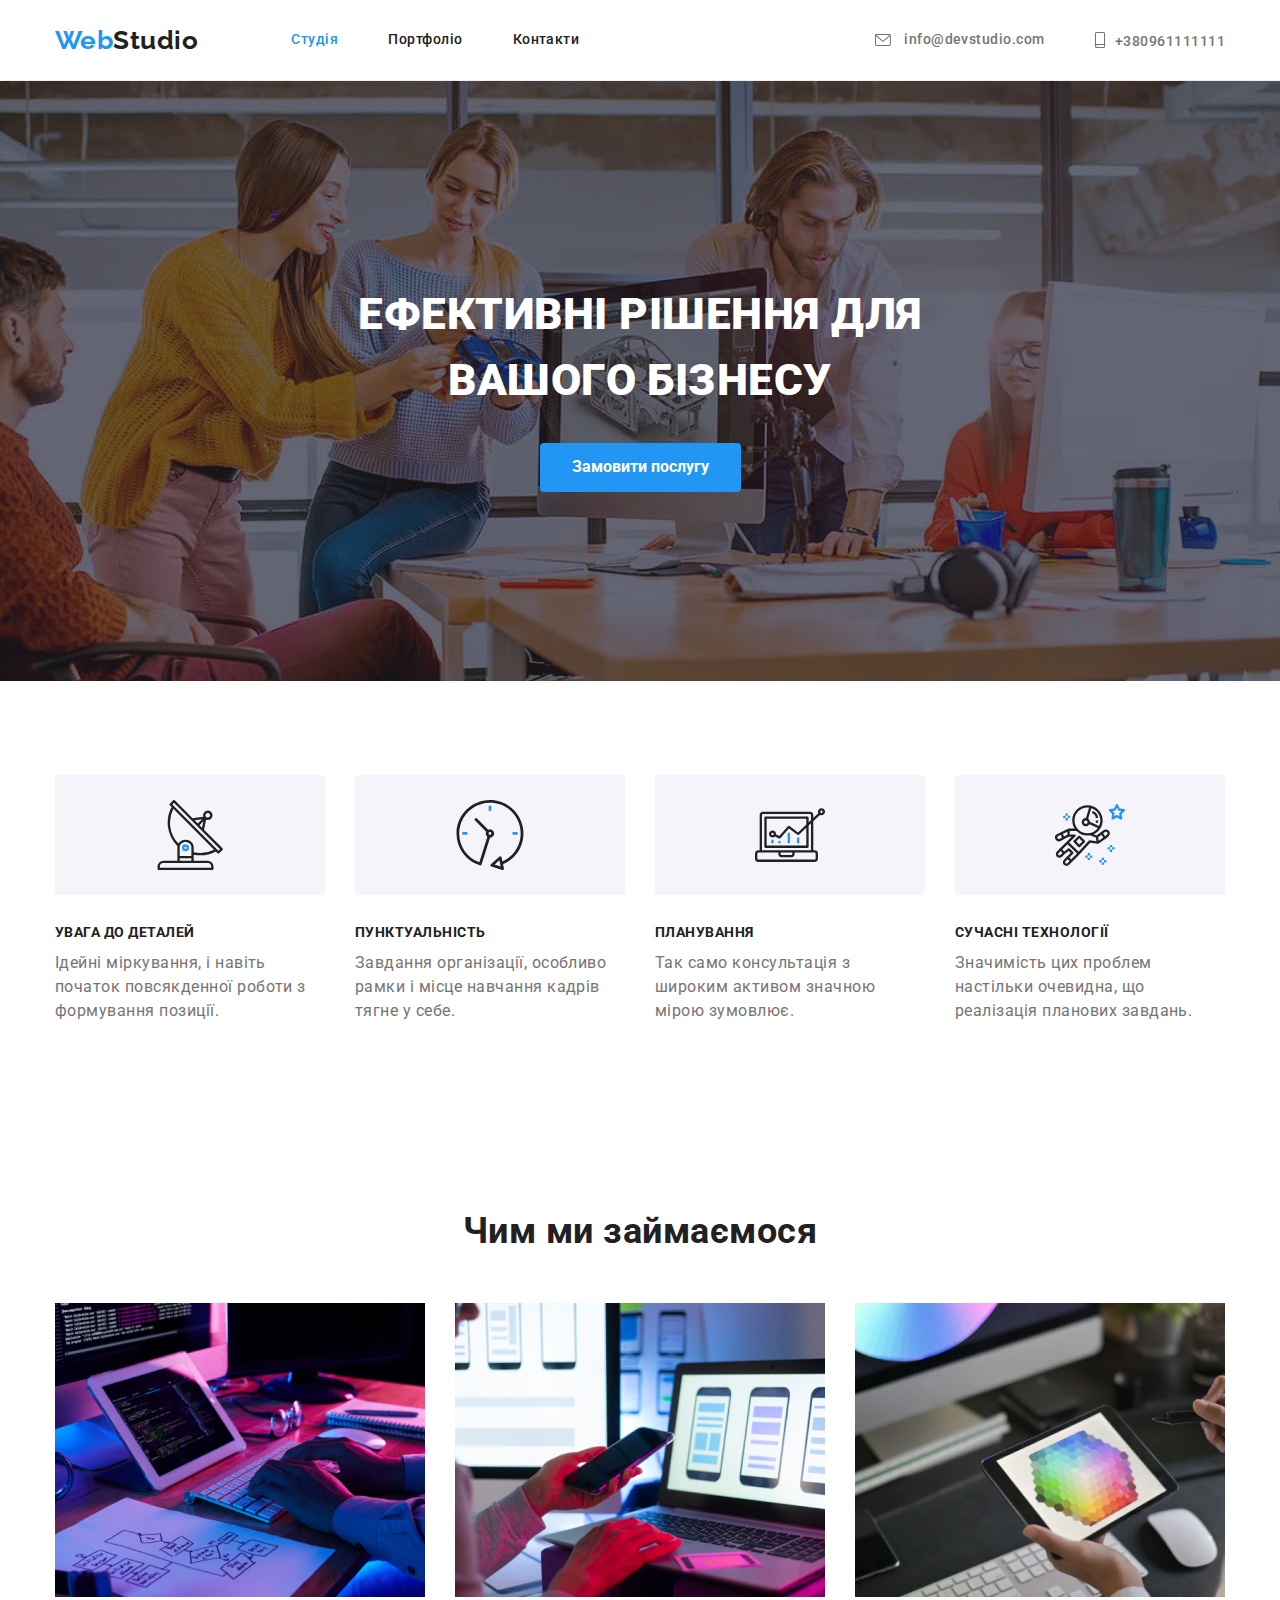
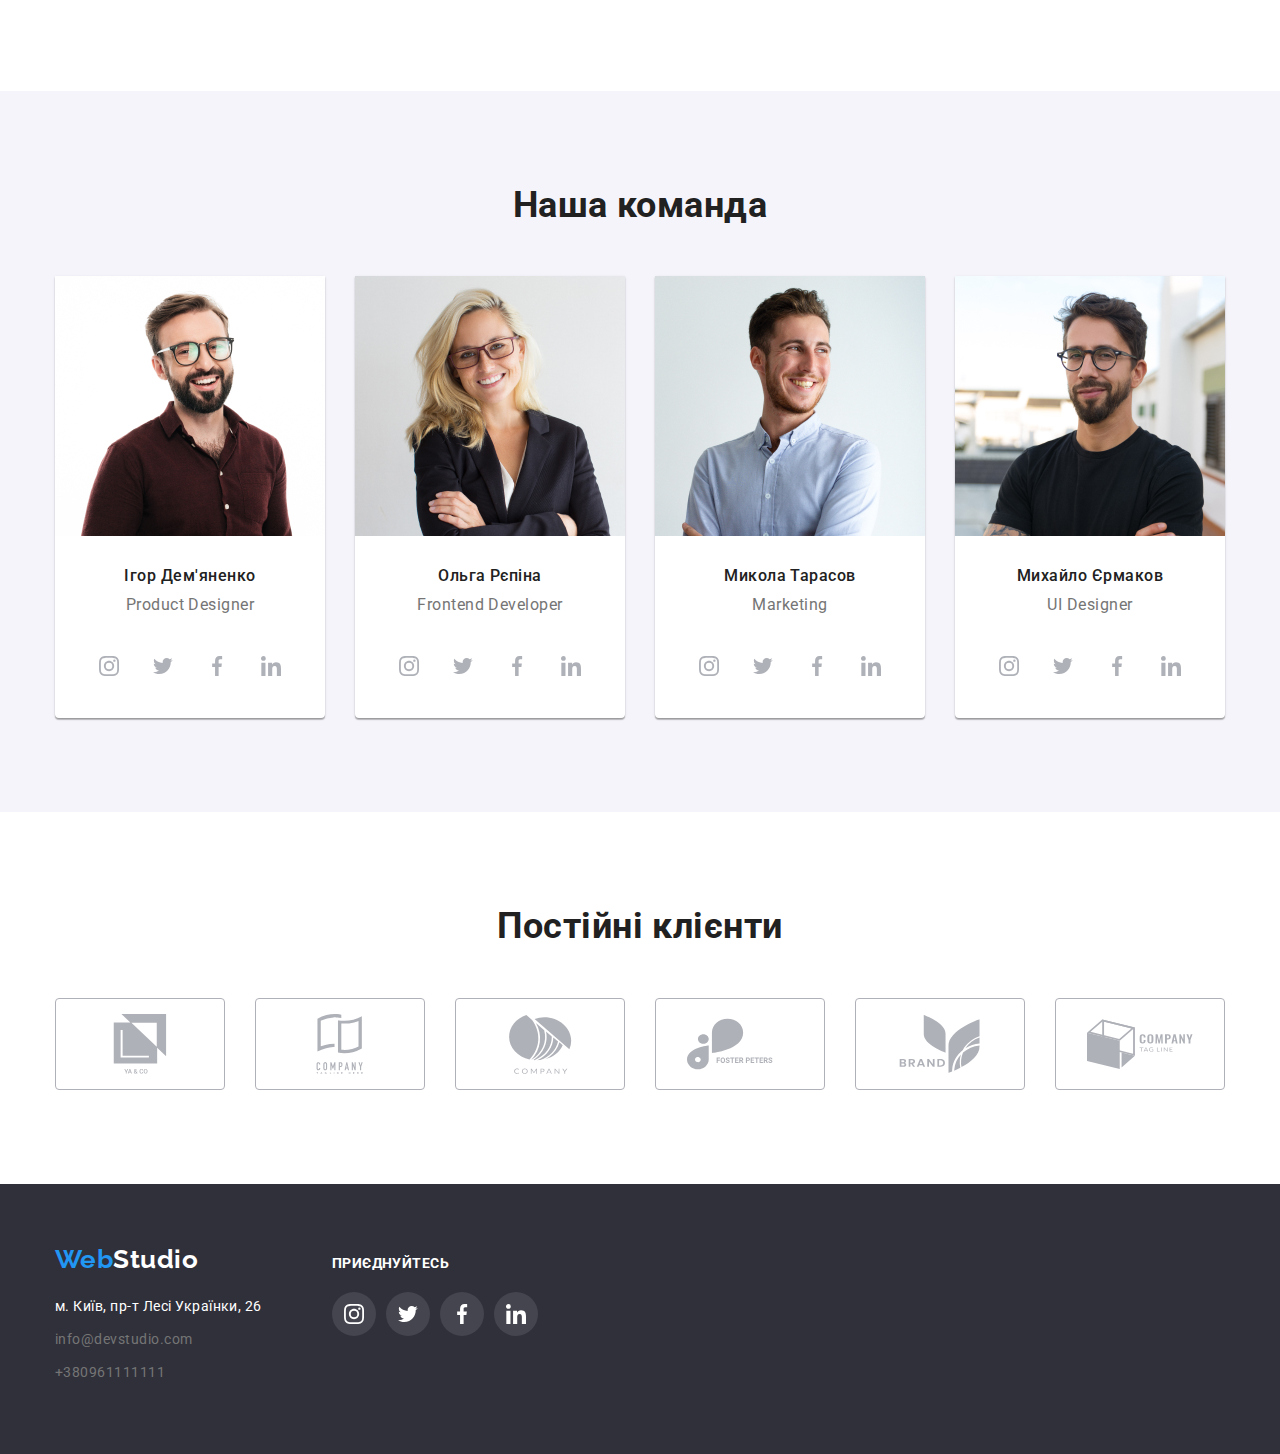
==== commit ddf672e8: "оновлення" ====
--- a/index.html
+++ b/index.html
@@ -43,7 +43,7 @@
     <div class="container">  
     <h1 class="hero-title">Ефективні рішення для вашого бізнесу</h1>
             <button type="button" class="hero-button">
-            <a href="" class="text">Замовити послугу</a> 
+            Замовити послугу
             </button>
         </div>
 </section>
--- a/css/styles.css
+++ b/css/styles.css
@@ -164,16 +164,15 @@
   background-color: var(--accent-color);
   border-radius: 4px;
   display: inline-block;
- 
-}
-
-.hero-button:hover , .hero-button:focus{ background-color: var(--accent-secondary-color); } 
-
-.text{
   color: var(--primary-white-color);
   font-weight: 700;
   font-size: 16px;
-  line-height: 1.8;}
+  line-height: 1.8;
+}
+
+.hero-button:hover , .hero-button:focus{ background-color: var(--accent-secondary-color); } 
+
+
 
 /* Features */
 .feature-list{
@@ -310,14 +309,14 @@
   align-items: center;
   justify-content: center; 
   color: var(--clients-color);
-  border: 1px solid var(--clients-color);
+  border: 1px solid;
   border-radius: 4px;
   width: 170px;
   height: 92px;
 }
-/* .client-link:hover , .client-link:focus { border-color: var(--accent-color);} */
-
-.client-link:hover .icon { border-color: var(--accent-color);  fill: var(--accent-color)} 
+.client-link:hover , .client-link:focus { border-color: var(--accent-color);}
+
+.client-link .icon:hover  { border-colorbcg: var(--accent-color); fill: var(--accent-color)} 
 
 .icon{ 
 fill:currentColor;
@@ -360,11 +359,12 @@
 line-height: 1.14;
 letter-spacing: 0.03em;
 text-transform: uppercase;
-padding-bottom: 20px;
+margin-bottom: 20px;
 color: var(--primary-white-color);
 }
 
-.footer-nav{ display:flex;}
+.footer-nav{ display:flex;
+  align-items:baseline;}
 
 .footer-social{ margin-left: 70px;}
 
@@ -375,14 +375,14 @@
   border-radius: 50%;
   justify-content: center;
   align-items: center;
-  color: var(--clients-color);
+  color: var(--primary-white-color);
   background: rgba(255, 255, 255, 0.1);
 }
 
 .list-footer-social{
   display:flex;
   gap: 10px;
-  margin-bottom: 30px;  
+   
 }
 .link-footer-social:hover , .link-footer-social:focus{border-radius: 50%; background-color: var(--accent-color); color: var(--primary-white-color);}
 
@@ -421,7 +421,9 @@
  line-height:2;
  letter-spacing: 0.06em;}
 
-.pf-link{ color: var(--title-text-color);}
+.pf-link{ 
+display: block;
+color: var(--title-text-color);}
 
 .card-text{ 
 font-size: 16px;
@@ -436,6 +438,7 @@
  }
 
 .pf-element{ 
+
 border: 1px solid var(--border-color);
 background-color: var(--primary-white-color);
 width:calc( ( 100% - 60px ) / 3 );
@@ -444,5 +447,28 @@
 } 
 .pf-element:nth-child(3n){margin-right:0;}
 .pf-element:nth-last-child(-n + 3){margin-bottom: 0;}
-.pf-element:hover , .pf-element:focus{ box-shadow: 0px 1px 1px rgba(0, 0, 0, 0.12), 0px 4px 4px rgba(0, 0, 0, 0.06), 1px 4px 6px rgba(0, 0, 0, 0.16);}
-
+.pf-link:hover , .pf-link:focus{ box-shadow: 0px 1px 1px rgba(0, 0, 0, 0.12), 0px 4px 4px rgba(0, 0, 0, 0.06), 1px 4px 6px rgba(0, 0, 0, 0.16);}
+
+/* .info-cards::before{
+  content:'';
+  position: relative;
+  display: inline-block;
+  width: 370px;
+  height: 294px;
+  background-color: rgba(33, 150, 243, 0.9);
+  border: 1px solid transparent;
+  opacity: 0;
+} 
+.info-cards:hover::before{
+  opacity: 1;
+} */
+/* .info-cards{ 
+  position: relative;
+  font-size: 18px;
+  line-height: 1.5;
+  letter-spacing: 0.03em;
+  color: var(--primary-white-color);
+  right: 50%;
+  bottom: 50%;
+  transform: translate(-50, -50);
+} */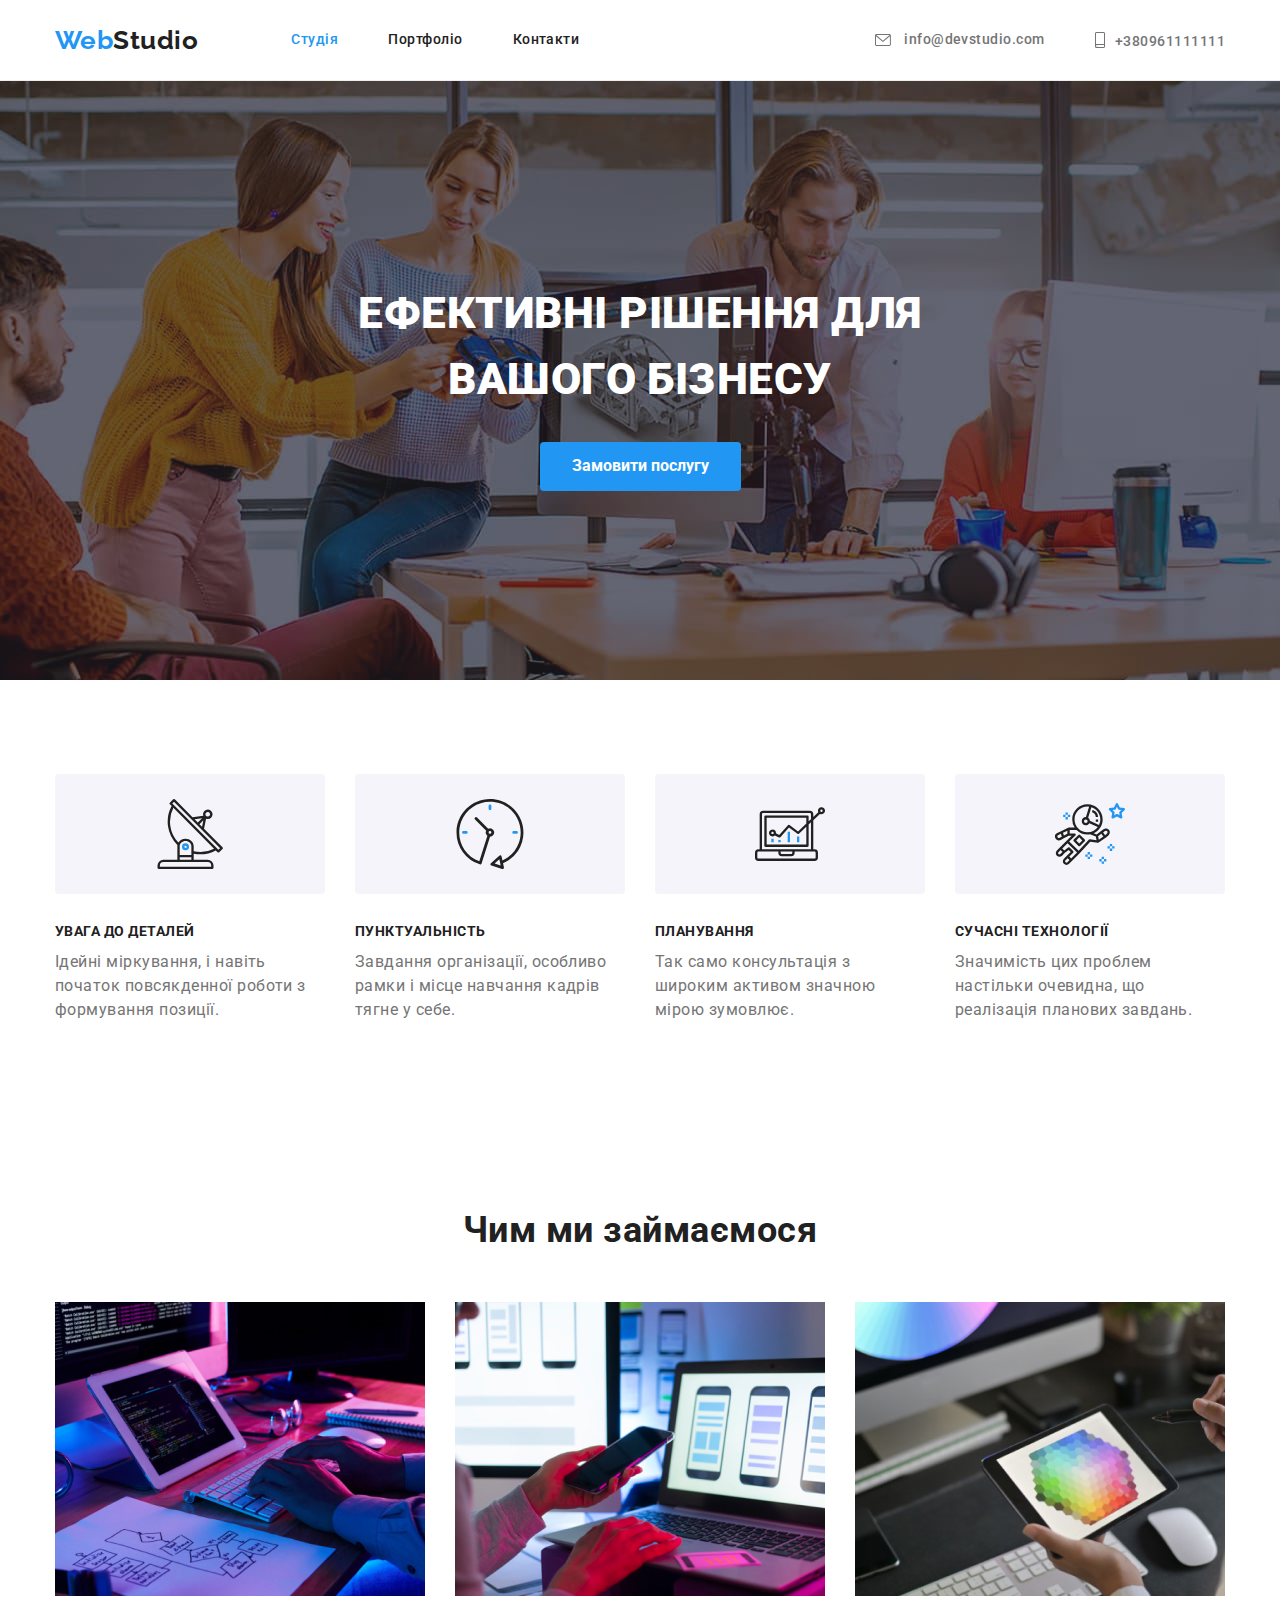
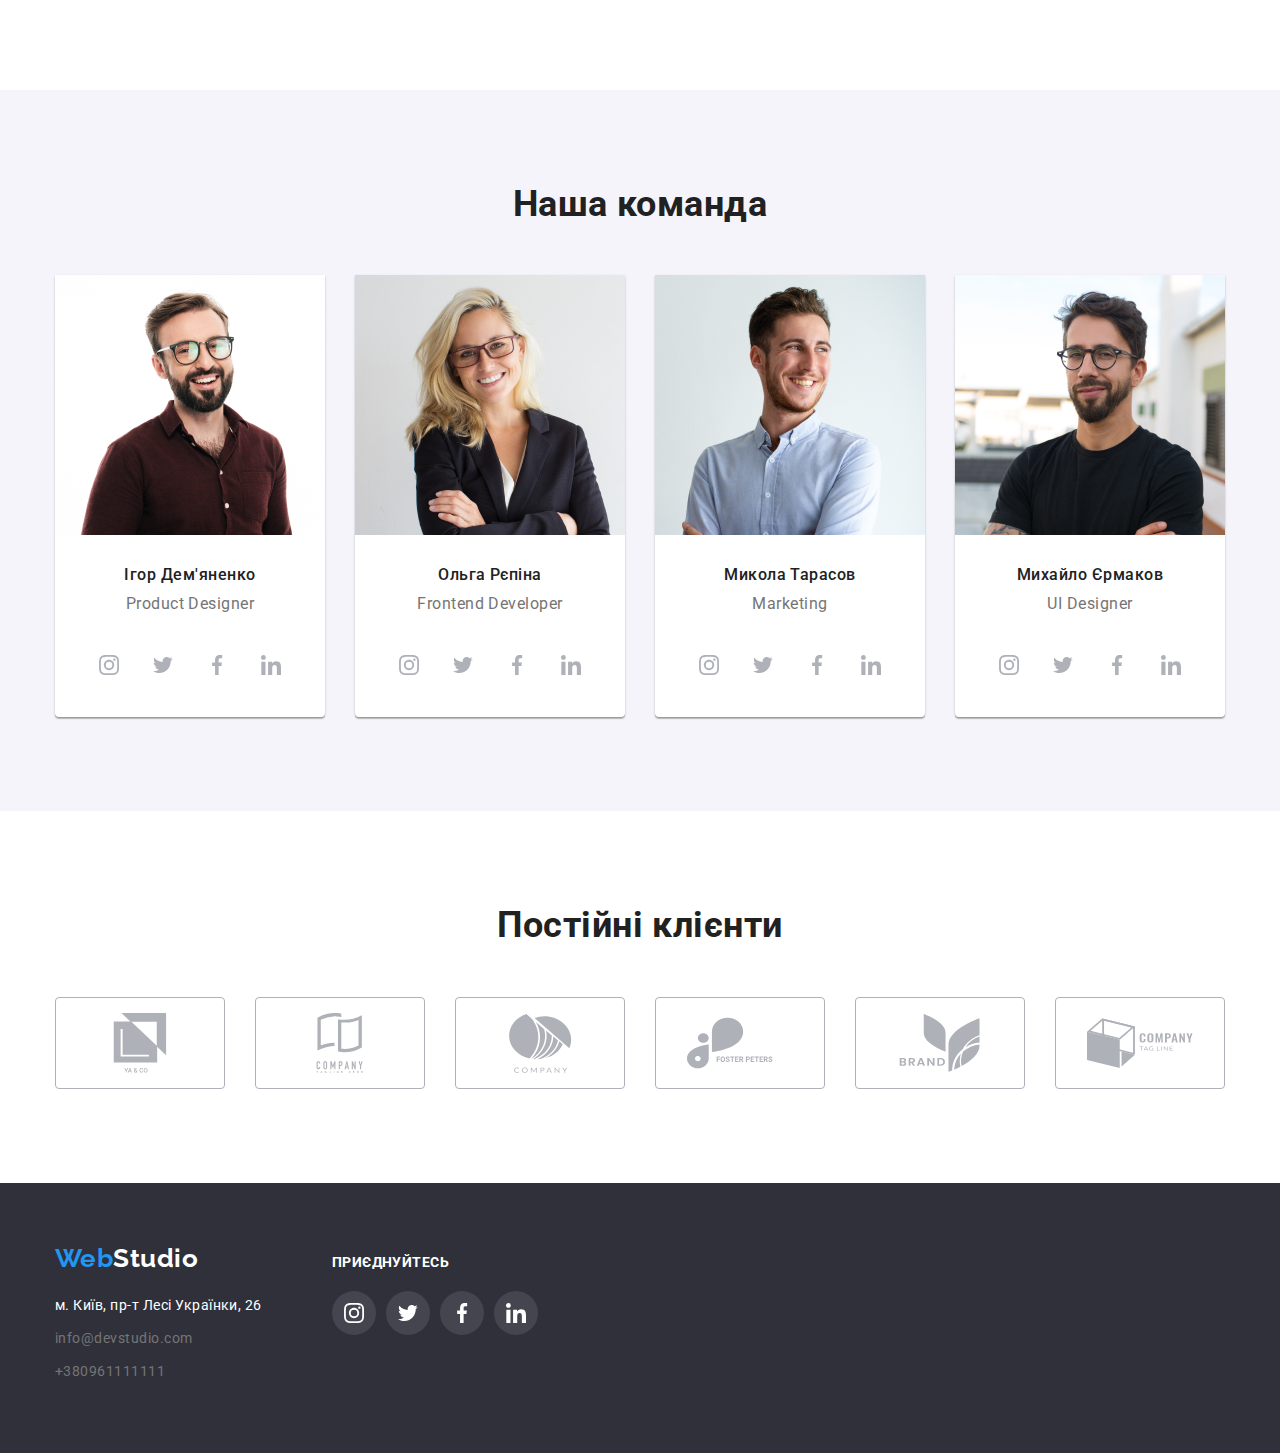
==== commit 4942a519: "оновлення" ====
--- a/index.html
+++ b/index.html
@@ -15,7 +15,7 @@
 <body>
 <!--Шапка сайта-->
 
-<header class="header">
+<header class="page-header">
 <div class="container main-nav">
    <nav class="main-nav">  
        <a href="./index.html" class="logo">Web<span class="accent-head">Studio</span></a>
--- a/css/styles.css
+++ b/css/styles.css
@@ -24,6 +24,7 @@
   box-sizing:inherit;}
 
 body { 
+padding-top: 80px;
 background-color:var(--primary-white-color);
 color: var(--title-text-color);
 font-family: 'Roboto',sans-serif;
@@ -56,8 +57,13 @@
 /* Site header */
 
 
-.header{
-  border-bottom: 1px solid var(--border-color);
+.page-header{
+ position: fixed;
+ width: 100%;
+ top: 0;
+ left: 0;
+ border-bottom: 1px solid var(--border-color);
+ background-color: var(--primary-white-color);
 }
 
 
@@ -122,7 +128,14 @@
 fill:currentColor;}
 
 .link.current { color: var(--accent-color);}
-
+/* .current::after {
+  content: '';
+  display: block;
+  width:100%;
+  height: 4px;
+  background: #2196F3;
+  border-radius: 2px;
+  } */
 
 /* Hero */
 .hero{ 
@@ -309,14 +322,17 @@
   align-items: center;
   justify-content: center; 
   color: var(--clients-color);
-  border: 1px solid;
+  border: 1px solid ;
   border-radius: 4px;
   width: 170px;
   height: 92px;
 }
-.client-link:hover , .client-link:focus { border-color: var(--accent-color);}
-
-.client-link .icon:hover  { border-colorbcg: var(--accent-color); fill: var(--accent-color)} 
+
+
+.client-link:hover , .client-link:hover .icon {
+  border-color: var(--accent-color);
+  fill: var(--accent-color);
+}
 
 .icon{ 
 fill:currentColor;
